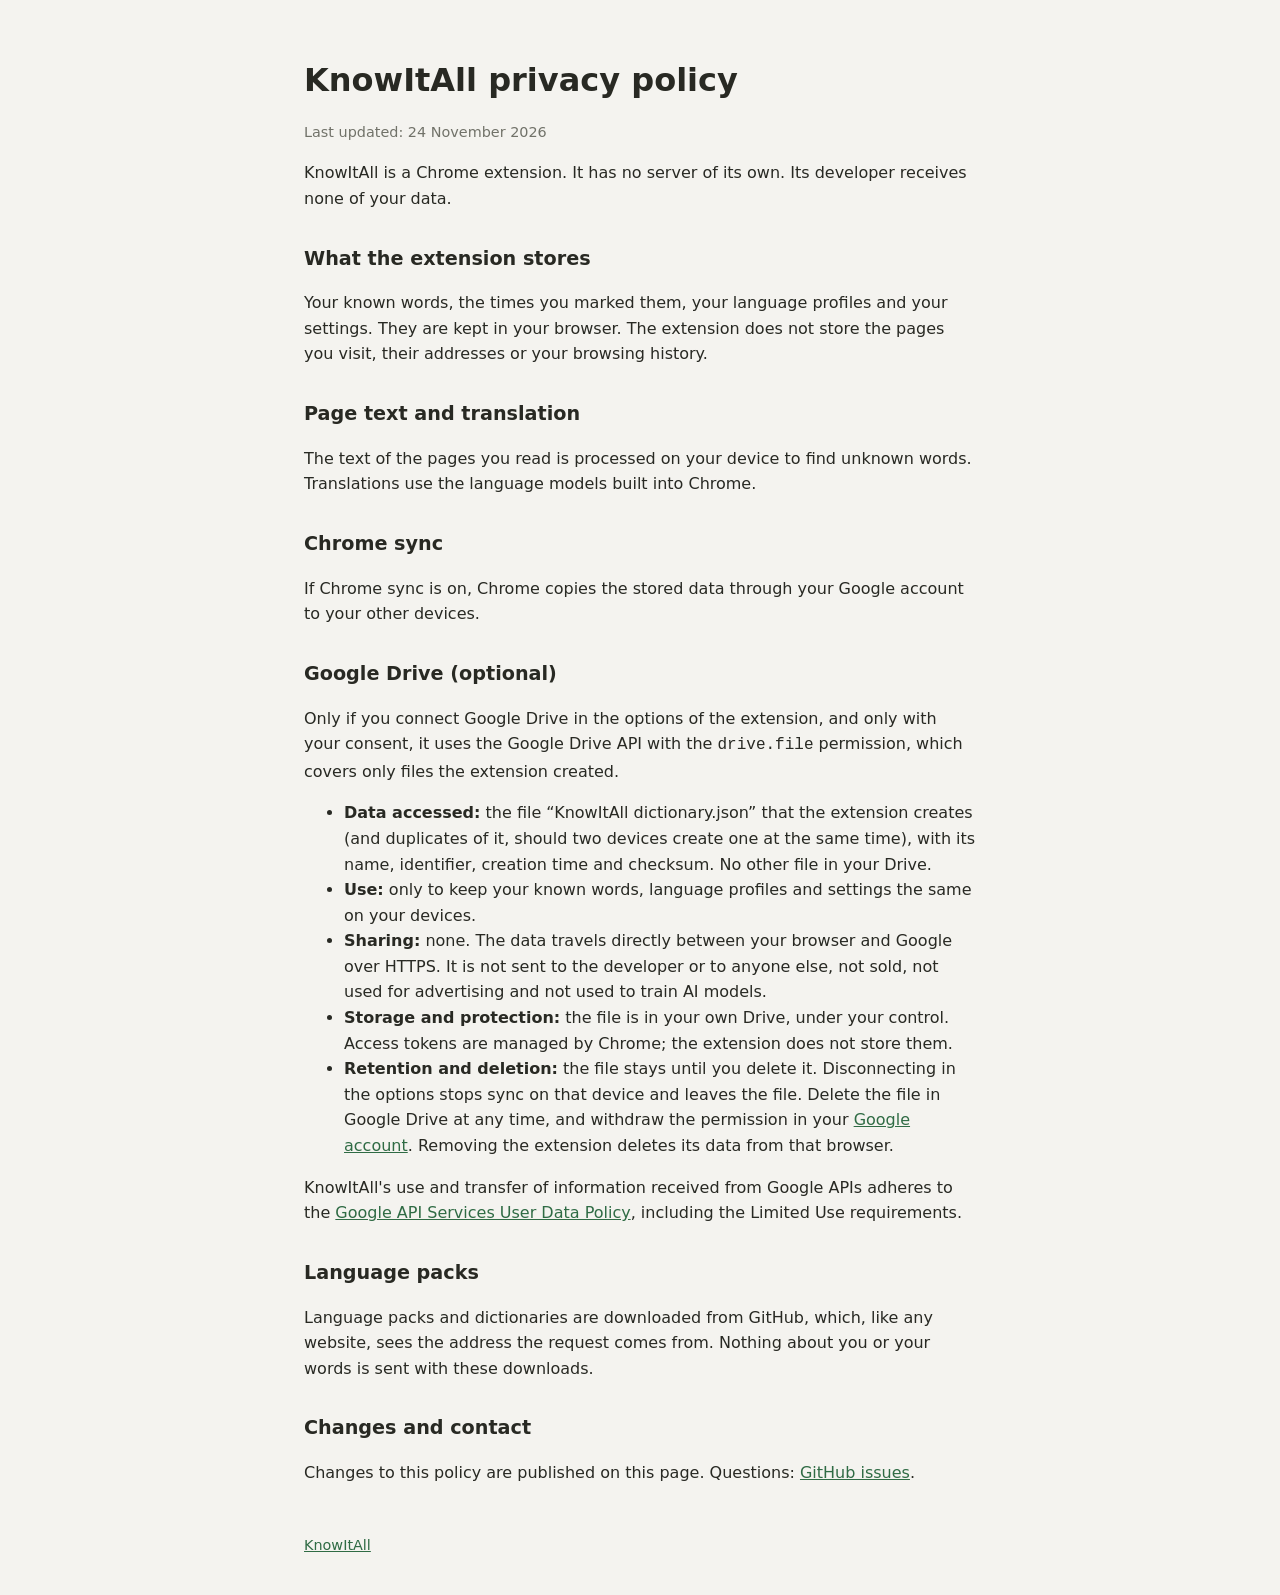
==== privacy.html @ 66c905fc "docs: KnowItAll home page and privacy policy Co-Authored-By: Claude Opus 5.5 <noreply@anthropic.com>" ====
<!doctype html>
<html lang="en">
<head><meta charset="utf-8"><meta name="viewport" content="width=device-width,initial-scale=1"><title>KnowItAll: privacy policy</title><link rel="stylesheet" href="style.css"></head>
<body>
<main>
<h1>KnowItAll privacy policy</h1>
<p class="date">Last updated: 24 November 2026</p>
<p>KnowItAll is a Chrome extension. It has no server of its own. Its developer receives none of your data.</p>
<h2>What the extension stores</h2>
<p>Your known words, the times you marked them, your language profiles and your settings. They are kept in your browser. The extension does not store the pages you visit, their addresses or your browsing history.</p>
<h2>Page text and translation</h2>
<p>The text of the pages you read is processed on your device to find unknown words. Translations use the language models built into Chrome.</p>
<h2>Chrome sync</h2>
<p>If Chrome sync is on, Chrome copies the stored data through your Google account to your other devices.</p>
<h2>Google Drive (optional)</h2>
<p>Only if you connect Google Drive in the options of the extension, and only with your consent, it uses the Google Drive API with the <code>drive.file</code> permission, which covers only files the extension created.</p>
<ul>
<li><strong>Data accessed:</strong> the file “KnowItAll dictionary.json” that the extension creates (and duplicates of it, should two devices create one at the same time), with its name, identifier, creation time and checksum. No other file in your Drive.</li>
<li><strong>Use:</strong> only to keep your known words, language profiles and settings the same on your devices.</li>
<li><strong>Sharing:</strong> none. The data travels directly between your browser and Google over HTTPS. It is not sent to the developer or to anyone else, not sold, not used for advertising and not used to train AI models.</li>
<li><strong>Storage and protection:</strong> the file is in your own Drive, under your control. Access tokens are managed by Chrome; the extension does not store them.</li>
<li><strong>Retention and deletion:</strong> the file stays until you delete it. Disconnecting in the options stops sync on that device and leaves the file. Delete the file in Google Drive at any time, and withdraw the permission in your <a href="https://myaccount.google.com/connections">Google account</a>. Removing the extension deletes its data from that browser.</li>
</ul>
<p>KnowItAll's use and transfer of information received from Google APIs adheres to the <a href="https://developers.google.com/terms/api-services-user-data-policy">Google API Services User Data Policy</a>, including the Limited Use requirements.</p>
<h2>Language packs</h2>
<p>Language packs and dictionaries are downloaded from GitHub, which, like any website, sees the address the request comes from. Nothing about you or your words is sent with these downloads.</p>
<h2>Changes and contact</h2>
<p>Changes to this policy are published on this page. Questions: <a href="https://github.com/beprogressive/knowitall-packs/issues">GitHub issues</a>.</p>
</main>
<footer><a href="./">KnowItAll</a></footer>
</body>
</html>
---- style.css ----
:root{color-scheme:light dark;--bg:#f4f3ef;--text:#282923;--muted:#717269;--link:#2f6b44}
@media (prefers-color-scheme:dark){:root{--bg:#1f201c;--text:#e8e8e0;--muted:#a5a69b;--link:#8fcfa4}}
body{max-width:42rem;margin:0 auto;padding:2.5rem 1.25rem;font:1rem/1.6 system-ui,sans-serif;color:var(--text);background:var(--bg)}
h1{line-height:1.2}h2{margin-top:2rem;font-size:1.2rem}a{color:var(--link)}footer,.date{color:var(--muted);font-size:.9rem}footer{margin-top:3rem}
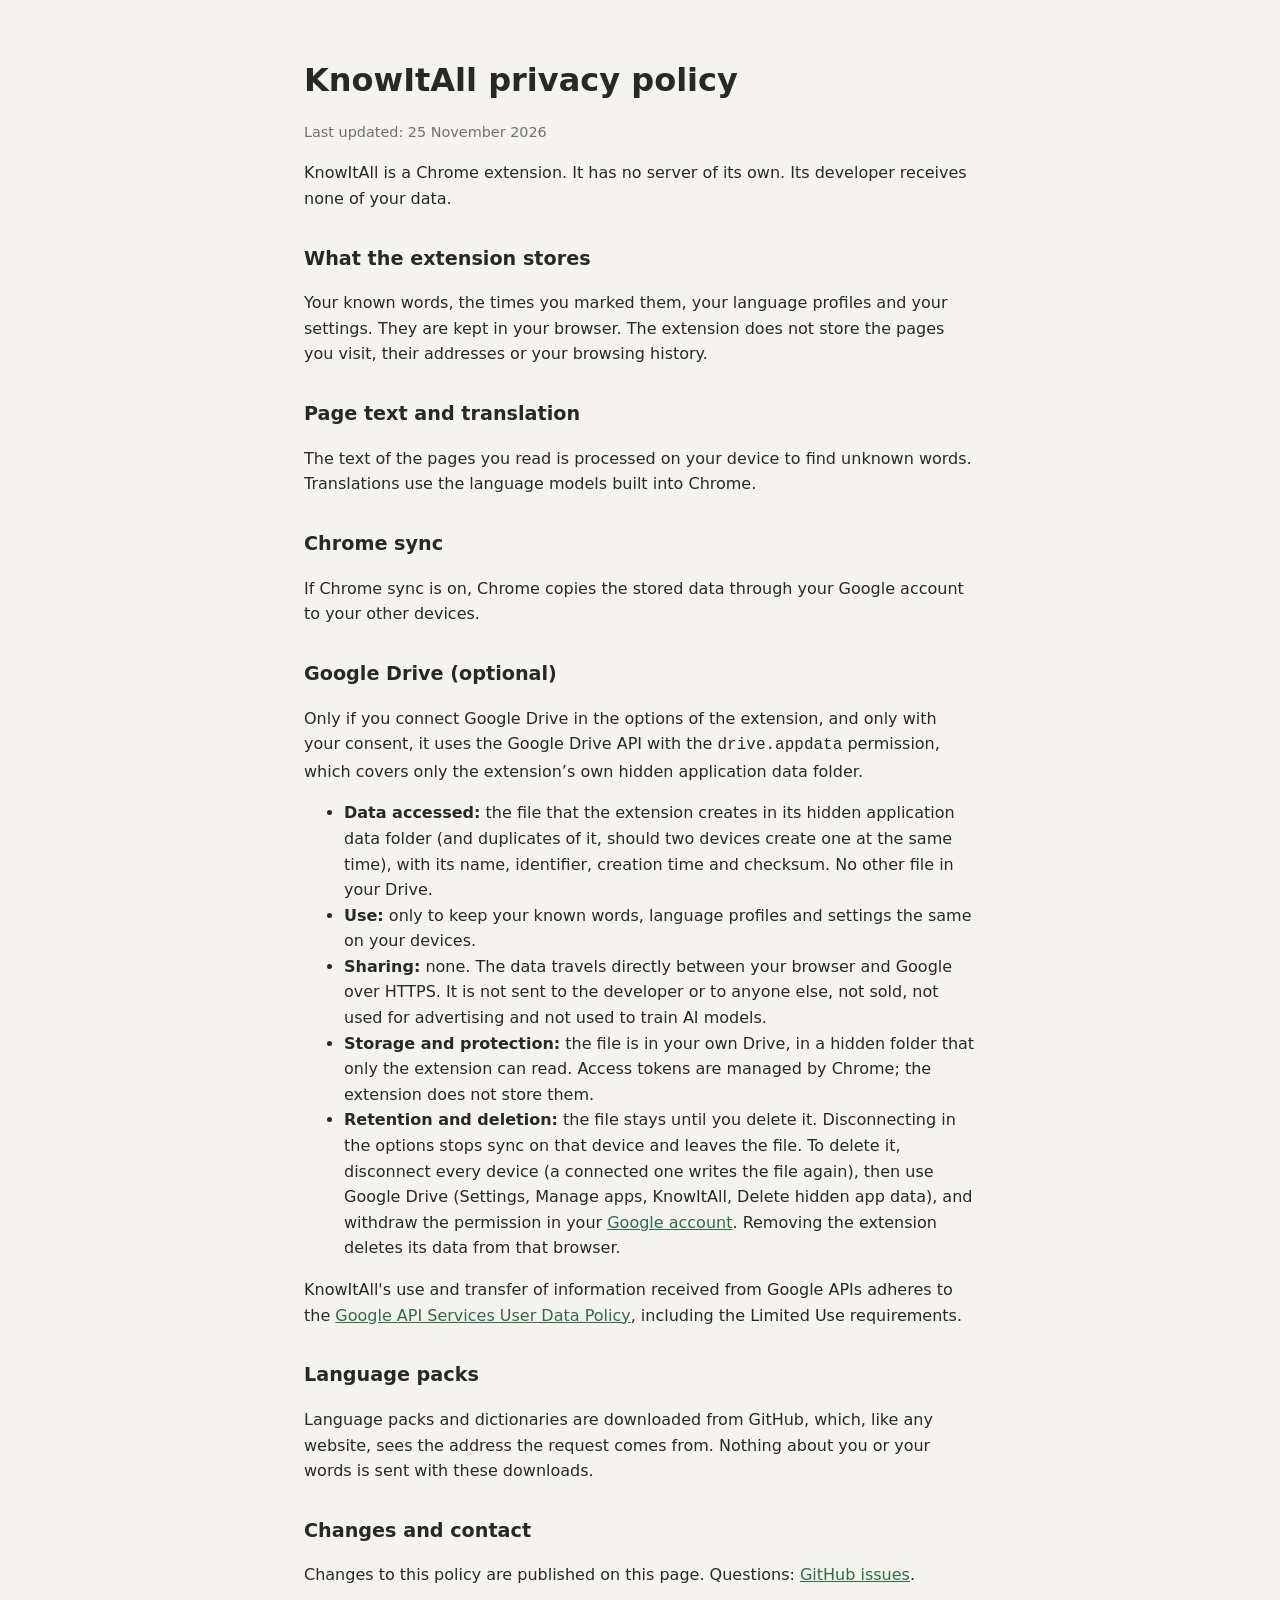
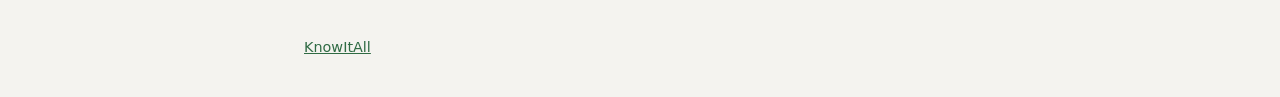
==== commit e0a75939: "docs: describe the hidden Google Drive folder and the drive.appdata permission Co-Authored-By: Claud" ====
--- a/privacy.html
+++ b/privacy.html
@@ -4,7 +4,7 @@
 <body>
 <main>
 <h1>KnowItAll privacy policy</h1>
-<p class="date">Last updated: 24 November 2026</p>
+<p class="date">Last updated: 25 November 2026</p>
 <p>KnowItAll is a Chrome extension. It has no server of its own. Its developer receives none of your data.</p>
 <h2>What the extension stores</h2>
 <p>Your known words, the times you marked them, your language profiles and your settings. They are kept in your browser. The extension does not store the pages you visit, their addresses or your browsing history.</p>
@@ -13,13 +13,13 @@
 <h2>Chrome sync</h2>
 <p>If Chrome sync is on, Chrome copies the stored data through your Google account to your other devices.</p>
 <h2>Google Drive (optional)</h2>
-<p>Only if you connect Google Drive in the options of the extension, and only with your consent, it uses the Google Drive API with the <code>drive.file</code> permission, which covers only files the extension created.</p>
+<p>Only if you connect Google Drive in the options of the extension, and only with your consent, it uses the Google Drive API with the <code>drive.appdata</code> permission, which covers only the extension’s own hidden application data folder.</p>
 <ul>
-<li><strong>Data accessed:</strong> the file “KnowItAll dictionary.json” that the extension creates (and duplicates of it, should two devices create one at the same time), with its name, identifier, creation time and checksum. No other file in your Drive.</li>
+<li><strong>Data accessed:</strong> the file that the extension creates in its hidden application data folder (and duplicates of it, should two devices create one at the same time), with its name, identifier, creation time and checksum. No other file in your Drive.</li>
 <li><strong>Use:</strong> only to keep your known words, language profiles and settings the same on your devices.</li>
 <li><strong>Sharing:</strong> none. The data travels directly between your browser and Google over HTTPS. It is not sent to the developer or to anyone else, not sold, not used for advertising and not used to train AI models.</li>
-<li><strong>Storage and protection:</strong> the file is in your own Drive, under your control. Access tokens are managed by Chrome; the extension does not store them.</li>
-<li><strong>Retention and deletion:</strong> the file stays until you delete it. Disconnecting in the options stops sync on that device and leaves the file. Delete the file in Google Drive at any time, and withdraw the permission in your <a href="https://myaccount.google.com/connections">Google account</a>. Removing the extension deletes its data from that browser.</li>
+<li><strong>Storage and protection:</strong> the file is in your own Drive, in a hidden folder that only the extension can read. Access tokens are managed by Chrome; the extension does not store them.</li>
+<li><strong>Retention and deletion:</strong> the file stays until you delete it. Disconnecting in the options stops sync on that device and leaves the file. To delete it, disconnect every device (a connected one writes the file again), then use Google Drive (Settings, Manage apps, KnowItAll, Delete hidden app data), and withdraw the permission in your <a href="https://myaccount.google.com/connections">Google account</a>. Removing the extension deletes its data from that browser.</li>
 </ul>
 <p>KnowItAll's use and transfer of information received from Google APIs adheres to the <a href="https://developers.google.com/terms/api-services-user-data-policy">Google API Services User Data Policy</a>, including the Limited Use requirements.</p>
 <h2>Language packs</h2>
